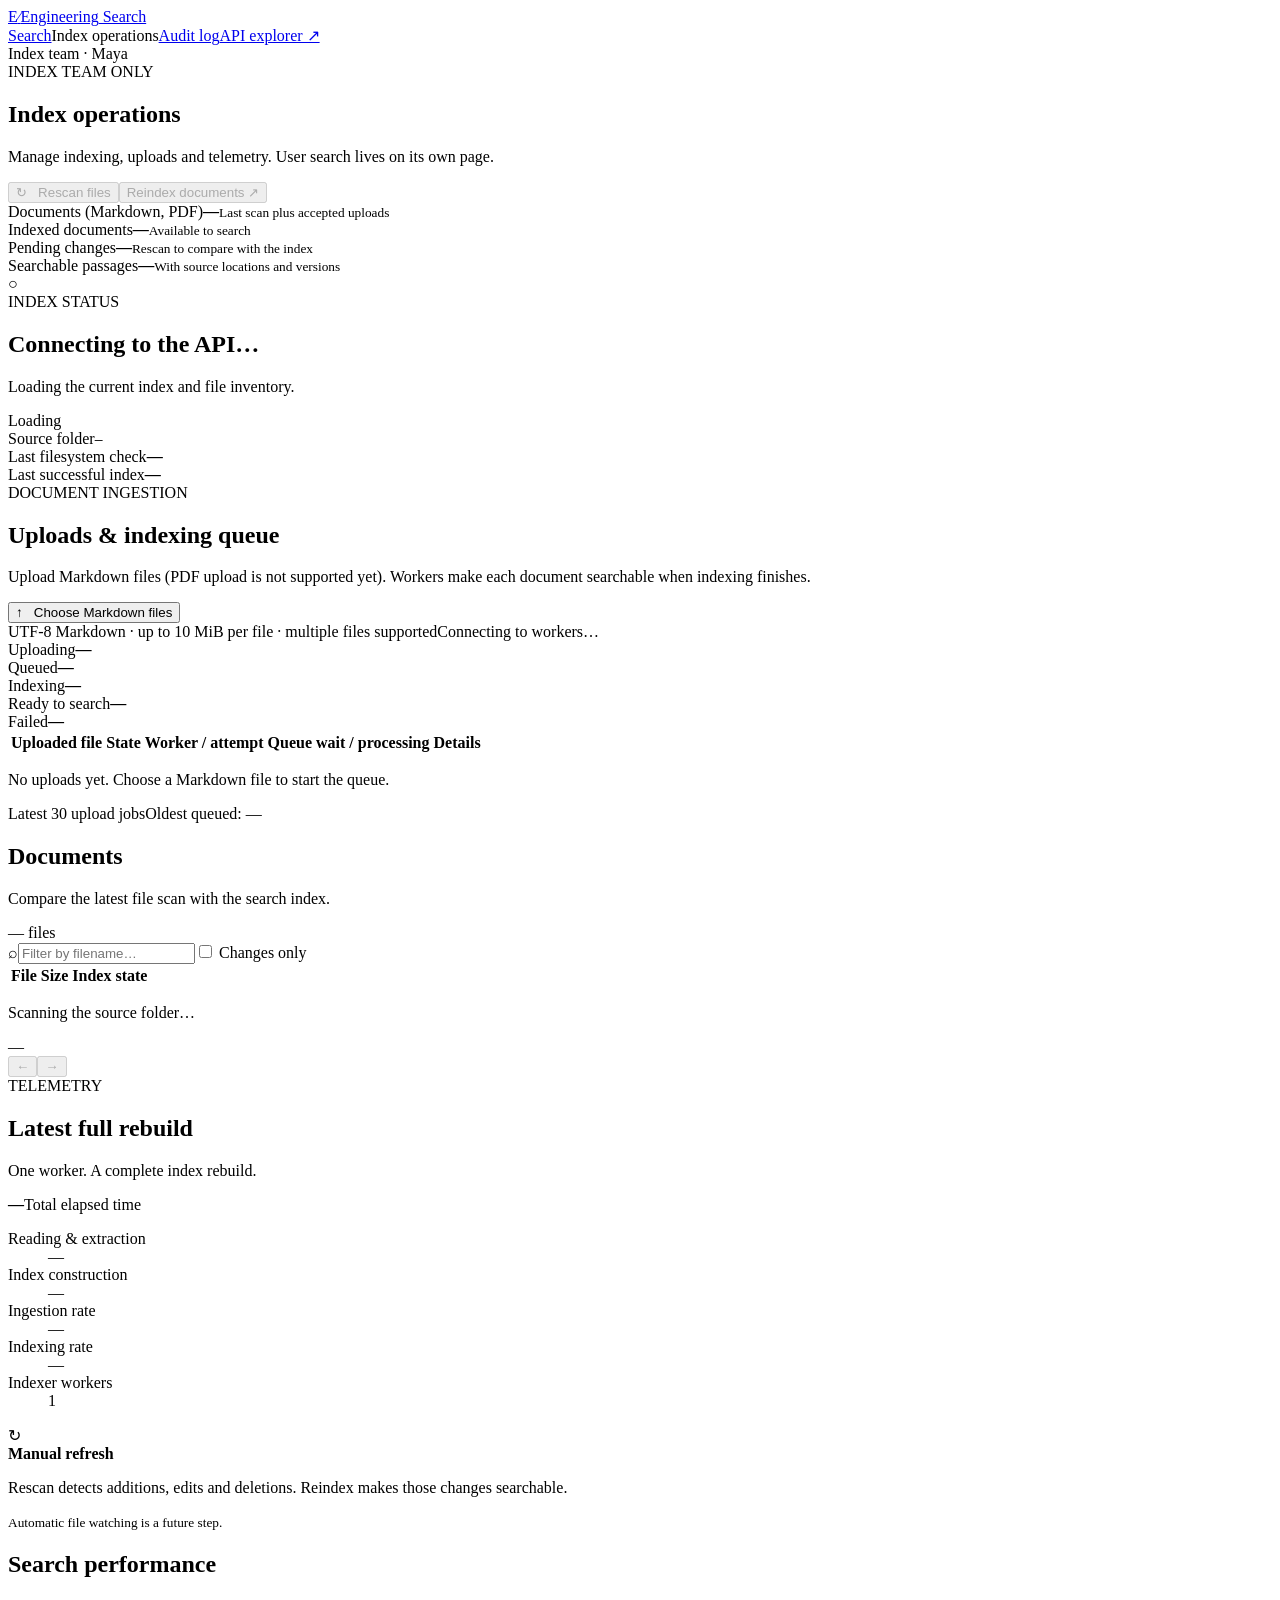
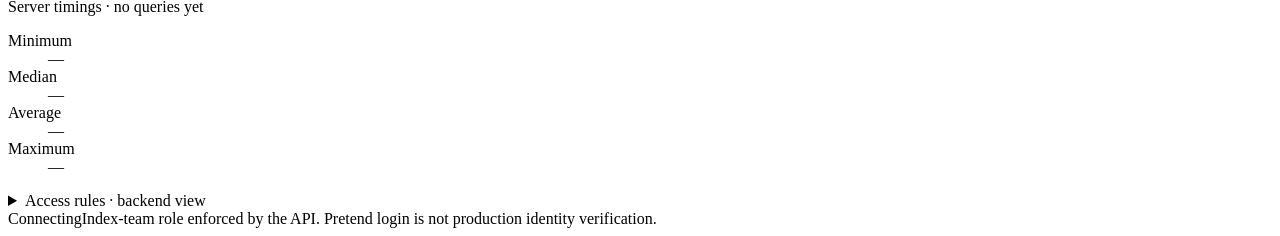
==== engineering_search/static/admin.html @ ac5b97cb "Engineering evidence search MVP Search 100+ engineering documents (Markdown and PDF) in plain langua" ====
<!doctype html>
<html lang="en">
<head>
  <meta charset="utf-8"><meta name="viewport" content="width=device-width, initial-scale=1">
  <title>Index-team operations · Engineering Search</title>
  <link rel="stylesheet" href="/static/style.css">
  <script src="/static/dashboard.js" defer></script>
</head>
<body>
  <header class="topbar"><a class="brand" href="/search" aria-label="Engineering Search home"><span class="brand-mark">E<span>∕</span></span><span>Engineering<span class="brand-light"> Search</span></span></a><nav><a href="/search">Search</a><span class="active">Index operations</span><a href="/audit">Audit log</a><a href="/docs">API explorer ↗</a></nav><span class="local"><i></i> Index team · Maya</span></header>
  <main>
    <section class="page-heading"><div><div class="eyebrow">INDEX TEAM ONLY</div><h1>Index operations</h1><p>Manage indexing, uploads and telemetry. User search lives on its own page.</p></div><div class="actions"><button id="rescan" class="secondary" disabled>↻ &nbsp; Rescan files</button><button id="reindex" class="primary" disabled>Reindex documents <span>↗</span></button></div></section>
    <div id="notice" role="status" aria-live="polite" hidden></div>
    <section class="stats" aria-label="Document counts">
      <article class="stat"><span>Documents (Markdown, PDF)</span><strong id="file-count">—</strong><small>Last scan plus accepted uploads</small></article>
      <article class="stat"><span>Indexed documents</span><strong id="indexed-count">—</strong><small>Available to search</small></article>
      <article class="stat"><span>Pending changes</span><strong id="pending-count">—</strong><small id="pending-detail">Rescan to compare with the index</small></article>
      <article class="stat"><span>Searchable passages</span><strong id="passage-count">—</strong><small>With source locations and versions</small></article>
    </section>
    <section class="status-panel" aria-label="Index status"><div class="status-main"><span class="status-symbol" id="status-symbol">○</span><div><div class="eyebrow">INDEX STATUS</div><h2 id="status-title">Connecting to the API…</h2><p id="status-description">Loading the current index and file inventory.</p></div><span id="status-pill" class="badge">Loading</span></div><div class="status-meta"><div><span>Source folder</span><code id="source-root">—</code></div><div><span>Last filesystem check</span><strong id="last-scan">—</strong></div><div><span>Last successful index</span><strong id="last-index">—</strong></div></div></section>
    <section class="panel upload-panel" aria-label="Uploads and indexing queue">
      <div class="panel-heading"><div><div class="eyebrow">DOCUMENT INGESTION</div><h2>Uploads &amp; indexing queue</h2><p>Upload Markdown files (PDF upload is not supported yet). Workers make each document searchable when indexing finishes.</p></div><button class="primary" id="choose-files">↑ &nbsp; Choose Markdown files</button><input type="file" id="upload-files" accept=".md,text/markdown" multiple hidden></div>
      <div class="upload-help"><span id="upload-limit">UTF-8 Markdown · up to 10 MiB per file · multiple files supported</span><span id="worker-summary">Connecting to workers…</span></div>
      <div id="upload-notice" role="status" aria-live="polite" hidden></div>
      <div class="queue-counts"><div><span>Uploading</span><strong id="jobs-uploading">—</strong></div><div><span>Queued</span><strong id="jobs-queued">—</strong></div><div><span>Indexing</span><strong id="jobs-indexing">—</strong></div><div><span>Ready to search</span><strong id="jobs-ready">—</strong></div><div><span>Failed</span><strong id="jobs-failed">—</strong></div></div>
      <div class="upload-table-wrap"><table class="upload-table"><thead><tr><th>Uploaded file</th><th>State</th><th>Worker / attempt</th><th>Queue wait / processing</th><th>Details</th></tr></thead><tbody id="upload-rows"></tbody></table><p id="uploads-empty" class="empty">No uploads yet. Choose a Markdown file to start the queue.</p></div>
      <div class="queue-footer"><span id="queue-summary">Latest 30 upload jobs</span><span id="queue-age">Oldest queued: —</span></div>
    </section>
    <section class="workspace">
      <section class="panel documents"><div class="panel-heading"><div><h2>Documents</h2><p>Compare the latest file scan with the search index.</p></div><span id="inventory-count" class="count-label">— files</span></div><div class="filters"><label class="search-field"><span aria-hidden="true">⌕</span><input id="file-filter" type="search" placeholder="Filter by filename…" aria-label="Filter documents by filename"></label><label class="checkbox"><input type="checkbox" id="changes-only"> Changes only</label></div><div class="table-wrap"><table><thead><tr><th>File</th><th>Size</th><th>Index state</th></tr></thead><tbody id="document-rows"></tbody></table><p id="empty-state" class="empty">Scanning the source folder…</p></div><div class="table-footer"><span id="page-label">—</span><div><button id="previous" class="pagination" disabled aria-label="Previous page">←</button><button id="next" class="pagination" disabled aria-label="Next page">→</button></div></div></section>
      <aside class="panel run-panel"><div class="panel-heading"><div><div class="eyebrow">TELEMETRY</div><h2>Latest full rebuild</h2><p>One worker. A complete index rebuild.</p></div></div><div class="run-duration"><strong id="total-time">—</strong><span>Total elapsed time</span></div><dl class="measurements"><div><dt>Reading &amp; extraction</dt><dd id="ingestion-time">—</dd></div><div><dt>Index construction</dt><dd id="index-time">—</dd></div><div><dt>Ingestion rate</dt><dd id="ingestion-rate">—</dd></div><div><dt>Indexing rate</dt><dd id="index-rate">—</dd></div><div><dt>Indexer workers</dt><dd id="workers">1</dd></div></dl><div class="manual-note"><span class="note-icon">↻</span><div><strong>Manual refresh</strong><p>Rescan detects additions, edits and deletions. Reindex makes those changes searchable.</p><small>Automatic file watching is a future step.</small></div></div></aside>
    </section>
    <section class="query-panel"><div><h2>Search performance</h2><p id="query-window">Server timings · no queries yet</p></div><dl><div><dt>Minimum</dt><dd id="query-min">—</dd></div><div><dt>Median</dt><dd id="query-median">—</dd></div><div><dt>Average</dt><dd id="query-average">—</dd></div><div><dt>Maximum</dt><dd id="query-max">—</dd></div></dl></section>
    <details class="panel access-matrix"><summary>Access rules · backend view</summary><p>A rule on a folder covers every file below it. The most specific rule wins.</p><div class="table-wrap"><table><thead><tr><th>Folder or file</th><th>JP</th><th>Kamal</th><th>Maya</th></tr></thead><tbody id="permission-rows"></tbody></table></div></details>
    <footer><span><i id="connection-dot"></i><span id="connection-label">Connecting</span></span><span>Index-team role enforced by the API. Pretend login is not production identity verification.</span></footer>
  </main>
</body>
</html>
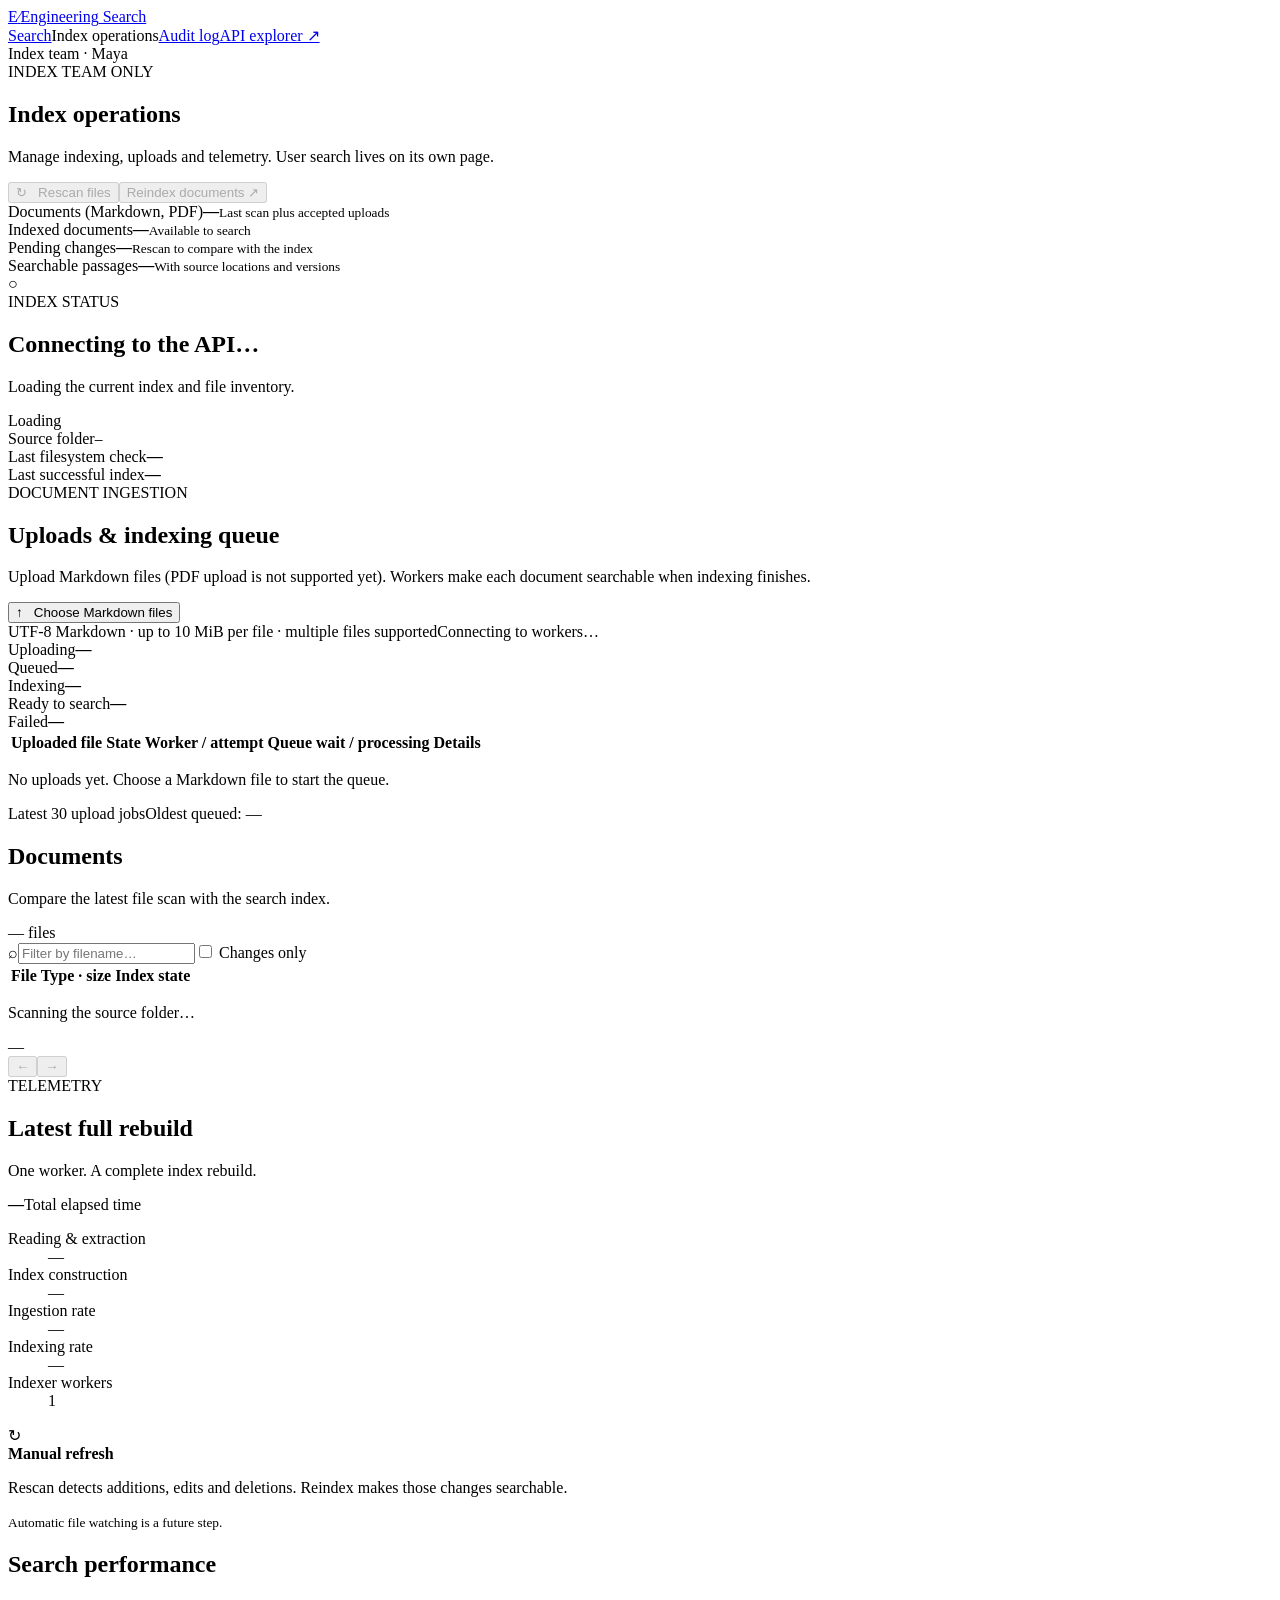
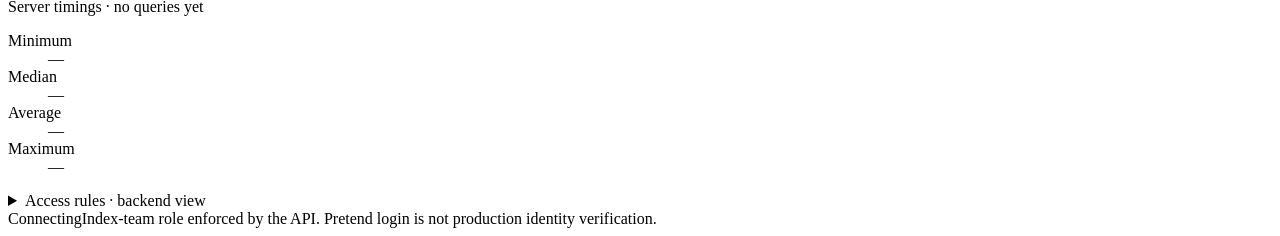
==== commit 00d642a1: "Make the indexer its own component with file type detection Move file discovery, reading and change " ====
--- a/engineering_search/static/admin.html
+++ b/engineering_search/static/admin.html
@@ -27,7 +27,7 @@
       <div class="queue-footer"><span id="queue-summary">Latest 30 upload jobs</span><span id="queue-age">Oldest queued: —</span></div>
     </section>
     <section class="workspace">
-      <section class="panel documents"><div class="panel-heading"><div><h2>Documents</h2><p>Compare the latest file scan with the search index.</p></div><span id="inventory-count" class="count-label">— files</span></div><div class="filters"><label class="search-field"><span aria-hidden="true">⌕</span><input id="file-filter" type="search" placeholder="Filter by filename…" aria-label="Filter documents by filename"></label><label class="checkbox"><input type="checkbox" id="changes-only"> Changes only</label></div><div class="table-wrap"><table><thead><tr><th>File</th><th>Size</th><th>Index state</th></tr></thead><tbody id="document-rows"></tbody></table><p id="empty-state" class="empty">Scanning the source folder…</p></div><div class="table-footer"><span id="page-label">—</span><div><button id="previous" class="pagination" disabled aria-label="Previous page">←</button><button id="next" class="pagination" disabled aria-label="Next page">→</button></div></div></section>
+      <section class="panel documents"><div class="panel-heading"><div><h2>Documents</h2><p>Compare the latest file scan with the search index.</p></div><span id="inventory-count" class="count-label">— files</span></div><div class="filters"><label class="search-field"><span aria-hidden="true">⌕</span><input id="file-filter" type="search" placeholder="Filter by filename…" aria-label="Filter documents by filename"></label><label class="checkbox"><input type="checkbox" id="changes-only"> Changes only</label></div><div class="table-wrap"><table><thead><tr><th>File</th><th>Type · size</th><th>Index state</th></tr></thead><tbody id="document-rows"></tbody></table><p id="empty-state" class="empty">Scanning the source folder…</p></div><div class="table-footer"><span id="page-label">—</span><div><button id="previous" class="pagination" disabled aria-label="Previous page">←</button><button id="next" class="pagination" disabled aria-label="Next page">→</button></div></div></section>
       <aside class="panel run-panel"><div class="panel-heading"><div><div class="eyebrow">TELEMETRY</div><h2>Latest full rebuild</h2><p>One worker. A complete index rebuild.</p></div></div><div class="run-duration"><strong id="total-time">—</strong><span>Total elapsed time</span></div><dl class="measurements"><div><dt>Reading &amp; extraction</dt><dd id="ingestion-time">—</dd></div><div><dt>Index construction</dt><dd id="index-time">—</dd></div><div><dt>Ingestion rate</dt><dd id="ingestion-rate">—</dd></div><div><dt>Indexing rate</dt><dd id="index-rate">—</dd></div><div><dt>Indexer workers</dt><dd id="workers">1</dd></div></dl><div class="manual-note"><span class="note-icon">↻</span><div><strong>Manual refresh</strong><p>Rescan detects additions, edits and deletions. Reindex makes those changes searchable.</p><small>Automatic file watching is a future step.</small></div></div></aside>
     </section>
     <section class="query-panel"><div><h2>Search performance</h2><p id="query-window">Server timings · no queries yet</p></div><dl><div><dt>Minimum</dt><dd id="query-min">—</dd></div><div><dt>Median</dt><dd id="query-median">—</dd></div><div><dt>Average</dt><dd id="query-average">—</dd></div><div><dt>Maximum</dt><dd id="query-max">—</dd></div></dl></section>
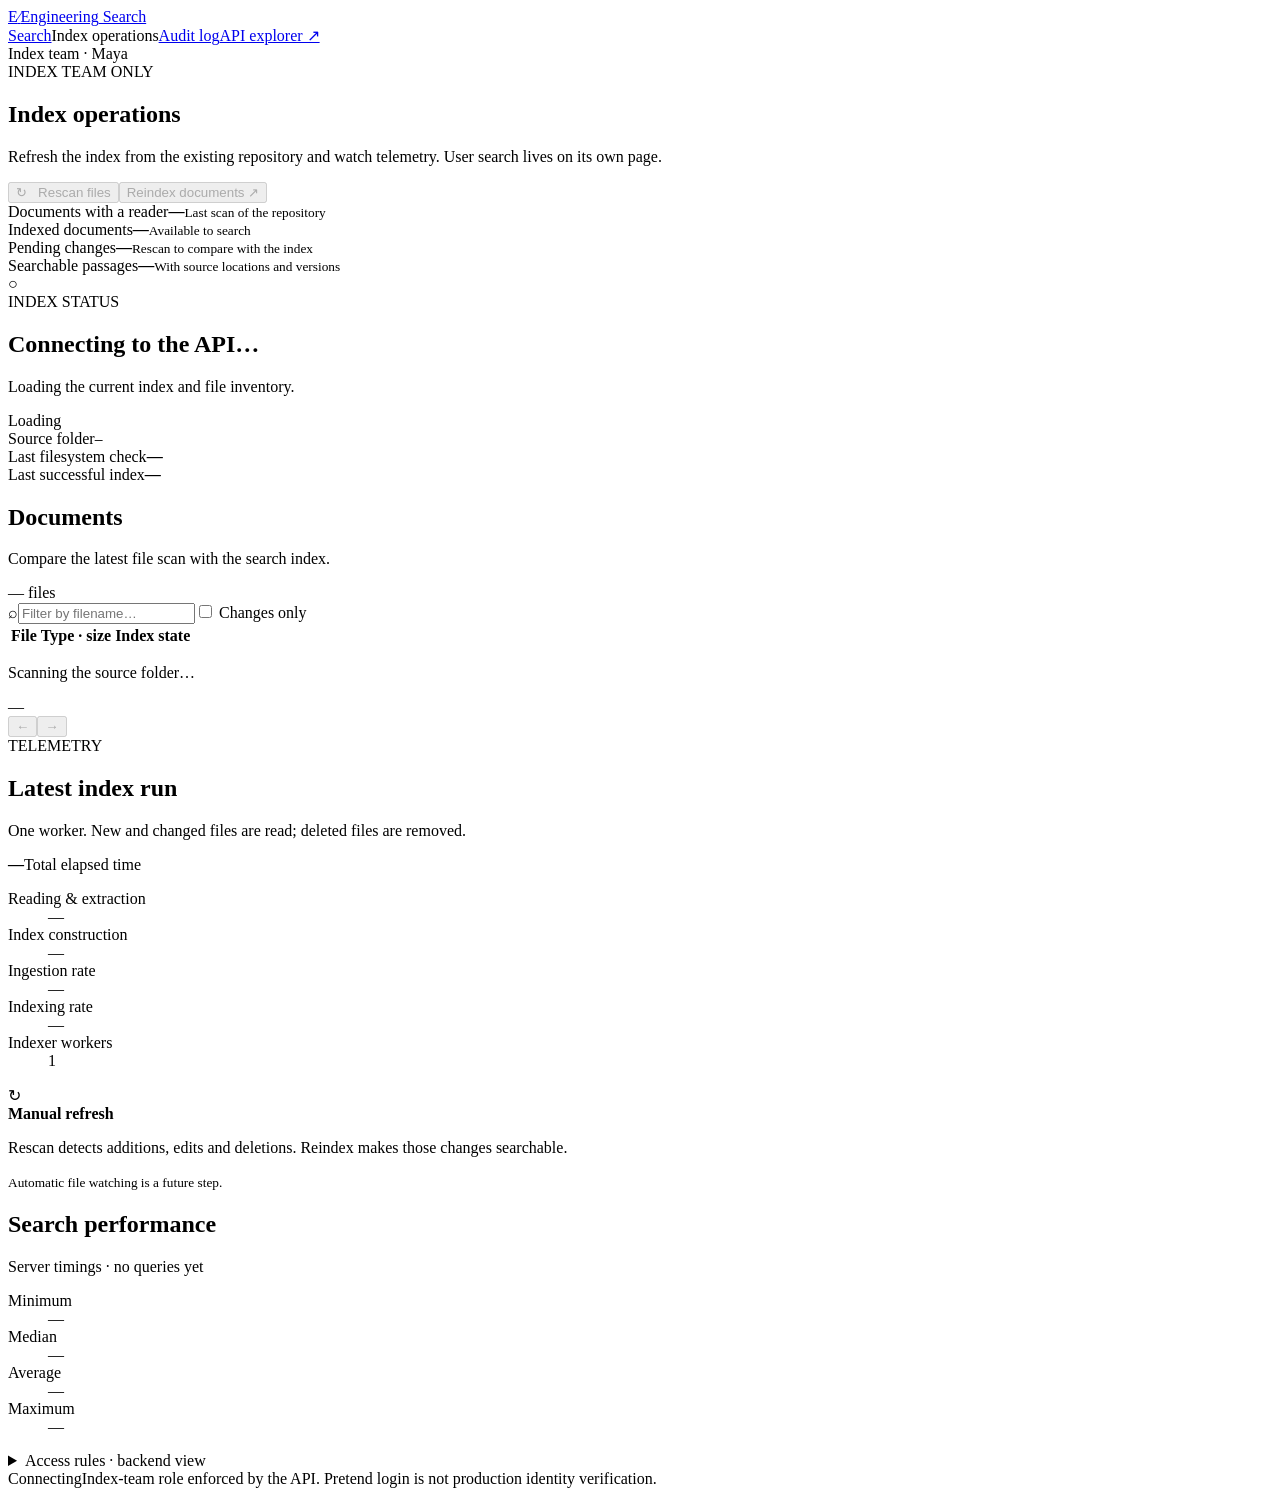
==== commit 705ec003: "Trace the brief exactly, refuse changed sources and SQL questions, and rank on permitted files only " ====
--- a/engineering_search/static/admin.html
+++ b/engineering_search/static/admin.html
@@ -9,26 +9,18 @@
 <body>
   <header class="topbar"><a class="brand" href="/search" aria-label="Engineering Search home"><span class="brand-mark">E<span>∕</span></span><span>Engineering<span class="brand-light"> Search</span></span></a><nav><a href="/search">Search</a><span class="active">Index operations</span><a href="/audit">Audit log</a><a href="/docs">API explorer ↗</a></nav><span class="local"><i></i> Index team · Maya</span></header>
   <main>
-    <section class="page-heading"><div><div class="eyebrow">INDEX TEAM ONLY</div><h1>Index operations</h1><p>Manage indexing, uploads and telemetry. User search lives on its own page.</p></div><div class="actions"><button id="rescan" class="secondary" disabled>↻ &nbsp; Rescan files</button><button id="reindex" class="primary" disabled>Reindex documents <span>↗</span></button></div></section>
+    <section class="page-heading"><div><div class="eyebrow">INDEX TEAM ONLY</div><h1>Index operations</h1><p>Refresh the index from the existing repository and watch telemetry. User search lives on its own page.</p></div><div class="actions"><button id="rescan" class="secondary" disabled>↻ &nbsp; Rescan files</button><button id="reindex" class="primary" disabled>Reindex documents <span>↗</span></button></div></section>
     <div id="notice" role="status" aria-live="polite" hidden></div>
     <section class="stats" aria-label="Document counts">
-      <article class="stat"><span>Documents (Markdown, PDF)</span><strong id="file-count">—</strong><small>Last scan plus accepted uploads</small></article>
+      <article class="stat"><span>Documents with a reader</span><strong id="file-count">—</strong><small>Last scan of the repository</small></article>
       <article class="stat"><span>Indexed documents</span><strong id="indexed-count">—</strong><small>Available to search</small></article>
       <article class="stat"><span>Pending changes</span><strong id="pending-count">—</strong><small id="pending-detail">Rescan to compare with the index</small></article>
       <article class="stat"><span>Searchable passages</span><strong id="passage-count">—</strong><small>With source locations and versions</small></article>
     </section>
     <section class="status-panel" aria-label="Index status"><div class="status-main"><span class="status-symbol" id="status-symbol">○</span><div><div class="eyebrow">INDEX STATUS</div><h2 id="status-title">Connecting to the API…</h2><p id="status-description">Loading the current index and file inventory.</p></div><span id="status-pill" class="badge">Loading</span></div><div class="status-meta"><div><span>Source folder</span><code id="source-root">—</code></div><div><span>Last filesystem check</span><strong id="last-scan">—</strong></div><div><span>Last successful index</span><strong id="last-index">—</strong></div></div></section>
-    <section class="panel upload-panel" aria-label="Uploads and indexing queue">
-      <div class="panel-heading"><div><div class="eyebrow">DOCUMENT INGESTION</div><h2>Uploads &amp; indexing queue</h2><p>Upload Markdown files (PDF upload is not supported yet). Workers make each document searchable when indexing finishes.</p></div><button class="primary" id="choose-files">↑ &nbsp; Choose Markdown files</button><input type="file" id="upload-files" accept=".md,text/markdown" multiple hidden></div>
-      <div class="upload-help"><span id="upload-limit">UTF-8 Markdown · up to 10 MiB per file · multiple files supported</span><span id="worker-summary">Connecting to workers…</span></div>
-      <div id="upload-notice" role="status" aria-live="polite" hidden></div>
-      <div class="queue-counts"><div><span>Uploading</span><strong id="jobs-uploading">—</strong></div><div><span>Queued</span><strong id="jobs-queued">—</strong></div><div><span>Indexing</span><strong id="jobs-indexing">—</strong></div><div><span>Ready to search</span><strong id="jobs-ready">—</strong></div><div><span>Failed</span><strong id="jobs-failed">—</strong></div></div>
-      <div class="upload-table-wrap"><table class="upload-table"><thead><tr><th>Uploaded file</th><th>State</th><th>Worker / attempt</th><th>Queue wait / processing</th><th>Details</th></tr></thead><tbody id="upload-rows"></tbody></table><p id="uploads-empty" class="empty">No uploads yet. Choose a Markdown file to start the queue.</p></div>
-      <div class="queue-footer"><span id="queue-summary">Latest 30 upload jobs</span><span id="queue-age">Oldest queued: —</span></div>
-    </section>
     <section class="workspace">
       <section class="panel documents"><div class="panel-heading"><div><h2>Documents</h2><p>Compare the latest file scan with the search index.</p></div><span id="inventory-count" class="count-label">— files</span></div><div class="filters"><label class="search-field"><span aria-hidden="true">⌕</span><input id="file-filter" type="search" placeholder="Filter by filename…" aria-label="Filter documents by filename"></label><label class="checkbox"><input type="checkbox" id="changes-only"> Changes only</label></div><div class="table-wrap"><table><thead><tr><th>File</th><th>Type · size</th><th>Index state</th></tr></thead><tbody id="document-rows"></tbody></table><p id="empty-state" class="empty">Scanning the source folder…</p></div><div class="table-footer"><span id="page-label">—</span><div><button id="previous" class="pagination" disabled aria-label="Previous page">←</button><button id="next" class="pagination" disabled aria-label="Next page">→</button></div></div></section>
-      <aside class="panel run-panel"><div class="panel-heading"><div><div class="eyebrow">TELEMETRY</div><h2>Latest full rebuild</h2><p>One worker. A complete index rebuild.</p></div></div><div class="run-duration"><strong id="total-time">—</strong><span>Total elapsed time</span></div><dl class="measurements"><div><dt>Reading &amp; extraction</dt><dd id="ingestion-time">—</dd></div><div><dt>Index construction</dt><dd id="index-time">—</dd></div><div><dt>Ingestion rate</dt><dd id="ingestion-rate">—</dd></div><div><dt>Indexing rate</dt><dd id="index-rate">—</dd></div><div><dt>Indexer workers</dt><dd id="workers">1</dd></div></dl><div class="manual-note"><span class="note-icon">↻</span><div><strong>Manual refresh</strong><p>Rescan detects additions, edits and deletions. Reindex makes those changes searchable.</p><small>Automatic file watching is a future step.</small></div></div></aside>
+      <aside class="panel run-panel"><div class="panel-heading"><div><div class="eyebrow">TELEMETRY</div><h2>Latest index run</h2><p>One worker. New and changed files are read; deleted files are removed.</p></div></div><div class="run-duration"><strong id="total-time">—</strong><span>Total elapsed time</span></div><dl class="measurements"><div><dt>Reading &amp; extraction</dt><dd id="ingestion-time">—</dd></div><div><dt>Index construction</dt><dd id="index-time">—</dd></div><div><dt>Ingestion rate</dt><dd id="ingestion-rate">—</dd></div><div><dt>Indexing rate</dt><dd id="index-rate">—</dd></div><div><dt>Indexer workers</dt><dd id="workers">1</dd></div></dl><div class="manual-note"><span class="note-icon">↻</span><div><strong>Manual refresh</strong><p>Rescan detects additions, edits and deletions. Reindex makes those changes searchable.</p><small>Automatic file watching is a future step.</small></div></div></aside>
     </section>
     <section class="query-panel"><div><h2>Search performance</h2><p id="query-window">Server timings · no queries yet</p></div><dl><div><dt>Minimum</dt><dd id="query-min">—</dd></div><div><dt>Median</dt><dd id="query-median">—</dd></div><div><dt>Average</dt><dd id="query-average">—</dd></div><div><dt>Maximum</dt><dd id="query-max">—</dd></div></dl></section>
     <details class="panel access-matrix"><summary>Access rules · backend view</summary><p>A rule on a folder covers every file below it. The most specific rule wins.</p><div class="table-wrap"><table><thead><tr><th>Folder or file</th><th>JP</th><th>Kamal</th><th>Maya</th></tr></thead><tbody id="permission-rows"></tbody></table></div></details>
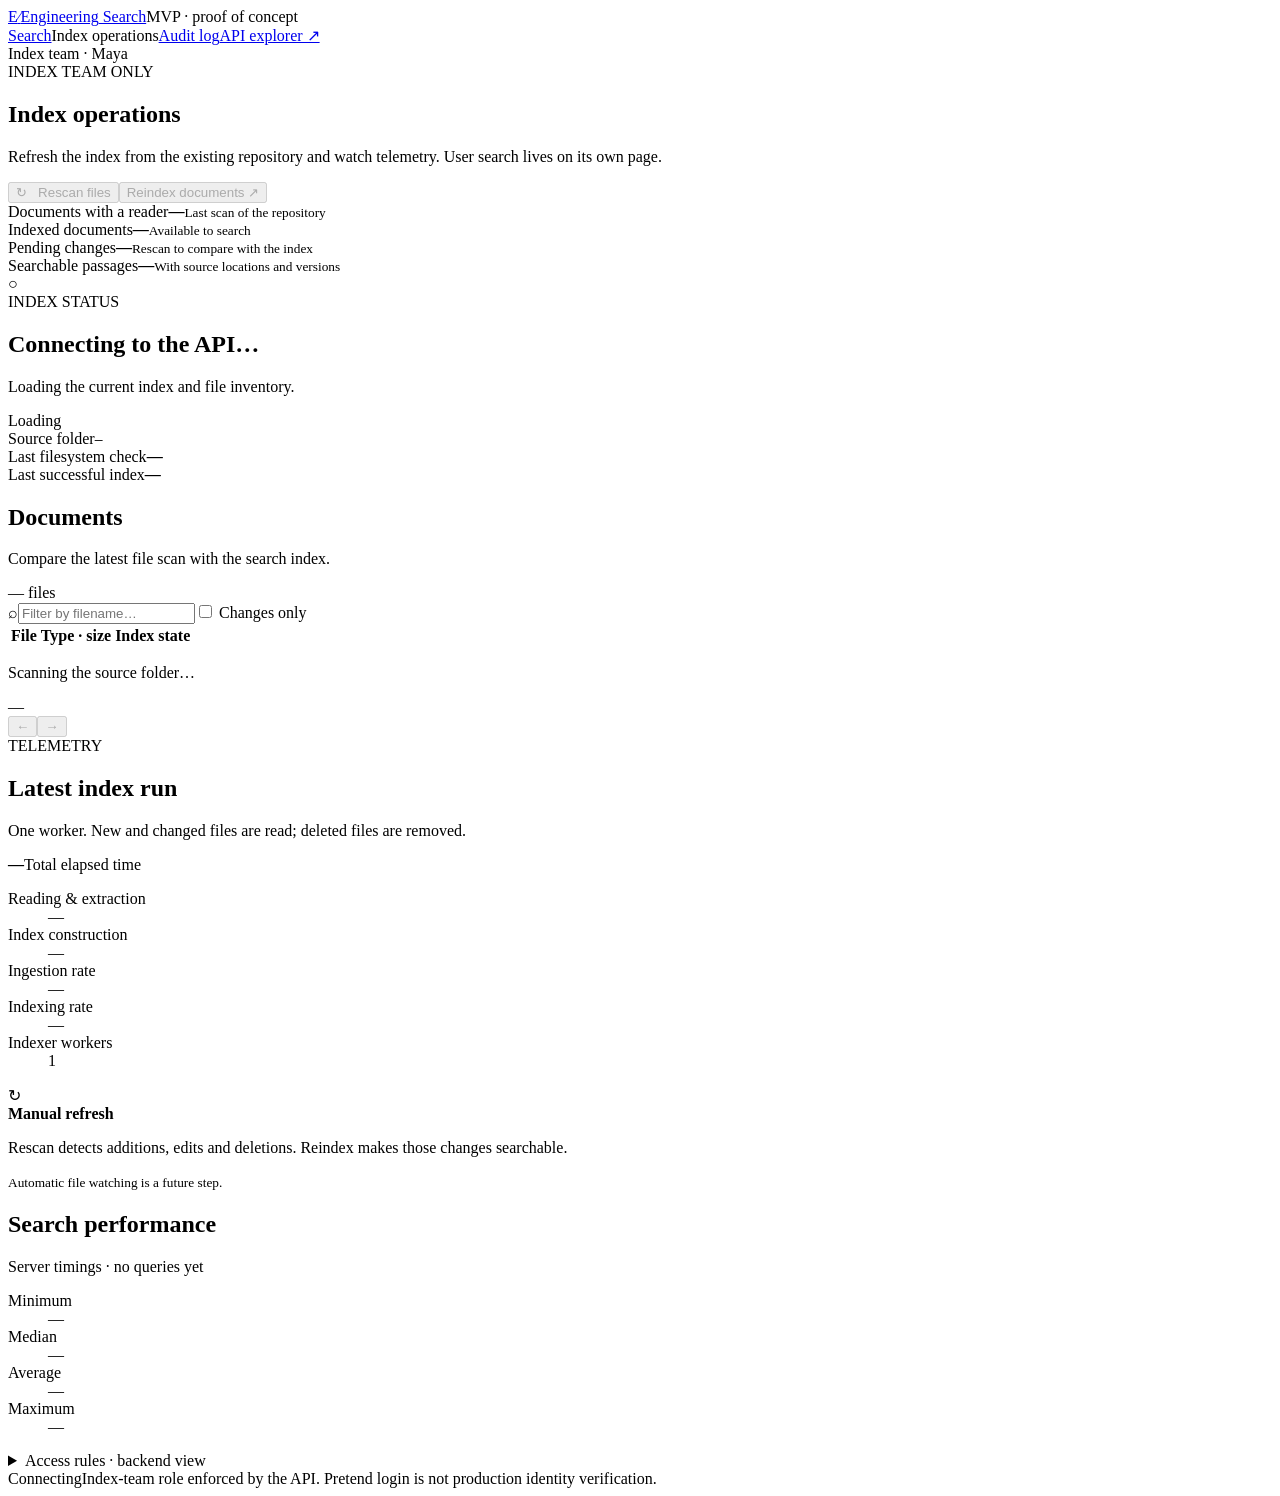
==== commit 30dffba2: "Label the app as an MVP, and never name a folder a user cannot read - Every page carries an "MVP · p" ====
--- a/engineering_search/static/admin.html
+++ b/engineering_search/static/admin.html
@@ -7,7 +7,7 @@
   <script src="/static/dashboard.js" defer></script>
 </head>
 <body>
-  <header class="topbar"><a class="brand" href="/search" aria-label="Engineering Search home"><span class="brand-mark">E<span>∕</span></span><span>Engineering<span class="brand-light"> Search</span></span></a><nav><a href="/search">Search</a><span class="active">Index operations</span><a href="/audit">Audit log</a><a href="/docs">API explorer ↗</a></nav><span class="local"><i></i> Index team · Maya</span></header>
+  <header class="topbar"><a class="brand" href="/search" aria-label="Engineering Search home"><span class="brand-mark">E<span>∕</span></span><span>Engineering<span class="brand-light"> Search</span></span></a><span class="poc-badge" title="Proof of concept: not production security">MVP · proof of concept</span><nav><a href="/search">Search</a><span class="active">Index operations</span><a href="/audit">Audit log</a><a href="/docs">API explorer ↗</a></nav><span class="local"><i></i> Index team · Maya</span></header>
   <main>
     <section class="page-heading"><div><div class="eyebrow">INDEX TEAM ONLY</div><h1>Index operations</h1><p>Refresh the index from the existing repository and watch telemetry. User search lives on its own page.</p></div><div class="actions"><button id="rescan" class="secondary" disabled>↻ &nbsp; Rescan files</button><button id="reindex" class="primary" disabled>Reindex documents <span>↗</span></button></div></section>
     <div id="notice" role="status" aria-live="polite" hidden></div>
